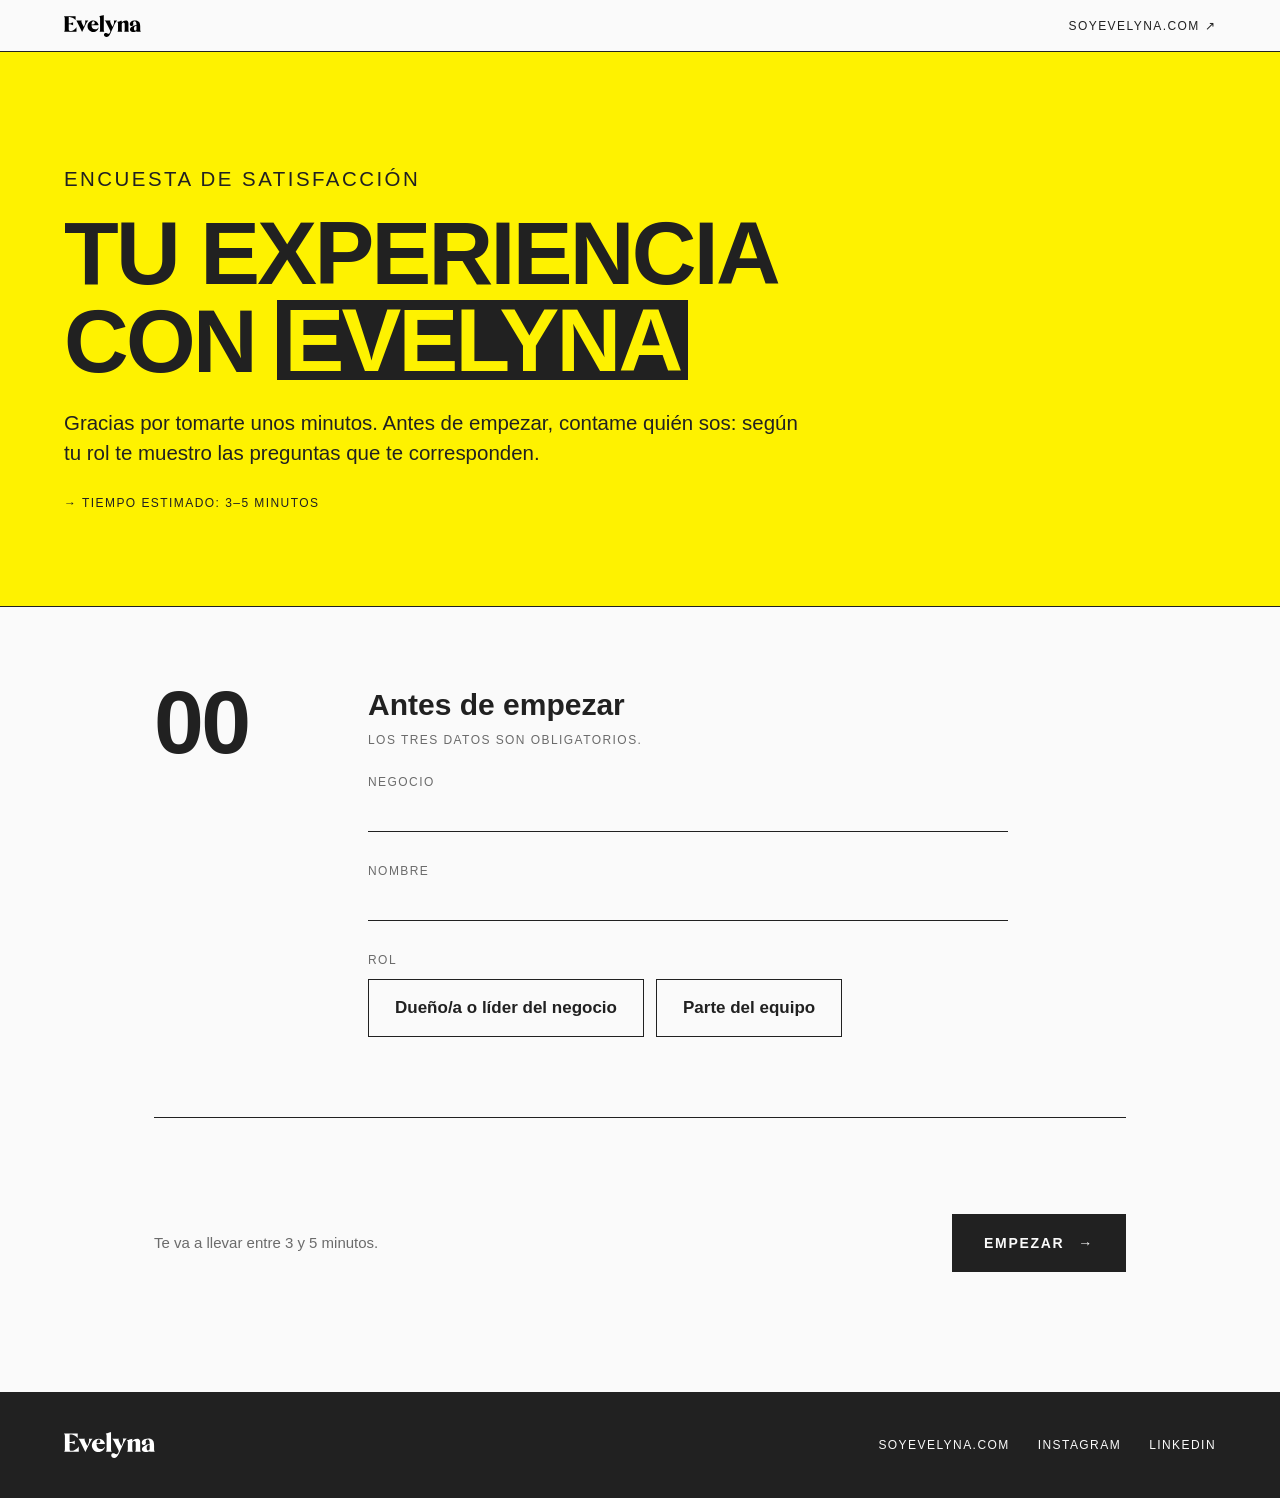
==== consultoria/index.html @ ecaae208 "Link único /consultoria con Negocio, Nombre y Rol obligatorios Co-Authored-By: Claude Opus 5.5 <nore" ====
<!DOCTYPE html>
<html lang="es">
<head>
<meta charset="utf-8">
<meta name="viewport" content="width=device-width, initial-scale=1">
<title>Tu experiencia con EvelynA</title>
<meta name="description" content="Encuesta de satisfacción del acompañamiento de EvelynA.">
<meta name="robots" content="noindex">
<meta property="og:title" content="Tu experiencia con EvelynA">
<meta property="og:description" content="Contame cómo viviste el acompañamiento. Son 3–5 minutos.">
<link rel="icon" type="image/png" href="/img/favicon.png">
<link rel="stylesheet" href="/estilos.css?v=4">
</head>
<body>
<header class="header">
  <a href="https://soyevelyna.com/" target="_blank" rel="noopener" aria-label="EvelynA — ir a la web"><img src="/img/evelyna-logotipo.svg" alt="EvelynA"></a>
  <div style="display:flex;gap:24px;align-items:center">
    <span class="micro cuenta" id="cuenta"></span>
    <a class="micro" href="https://soyevelyna.com/" target="_blank" rel="noopener">soyevelyna.com ↗</a>
  </div>
  <div class="prog"><i id="barra"></i></div>
</header>

<section class="hero">
  <div class="hero__txt">
    <p class="micro" id="tag"></p>
    <h1 class="cond" id="titulo"></h1>
    <p id="intro"></p>
    <div class="hero__meta micro" id="meta"></div>
  </div>
</section>

<form id="form" novalidate>
  <div id="preguntas"></div>
  <div class="cierre">
    <p class="cierre__nota">Gracias por tomarte este tiempo. Tus respuestas me llegan directo a mí.</p>
    <button class="btn" id="enviar" type="submit"><span>Enviar respuestas</span> →</button>
    <p class="error" id="error" hidden>No pude enviar tus respuestas. Revisá tu conexión y tocá Reintentar: no se pierde nada de lo que escribiste.</p>
  </div>
</form>

<section class="gracias" id="gracias" hidden>
  <div>
    <img class="gracias__iso" src="/img/evelyna-isologo.svg" alt="">
    <h2 class="cond">¡Gracias!</h2>
    <p>Tus respuestas ya me llegaron. Cada una me ayuda a seguir construyendo un acompañamiento que genere valor real.</p>
    <a class="btn" href="https://soyevelyna.com/" target="_blank" rel="noopener">Visitá soyevelyna.com →</a>
  </div>
</section>

<footer class="pie">
  <a href="https://soyevelyna.com/" target="_blank" rel="noopener"><img src="/img/evelyna-logotipo.svg" alt="EvelynA"></a>
  <nav class="micro">
    <a href="https://soyevelyna.com/" target="_blank" rel="noopener">soyevelyna.com</a>
    <a href="https://www.instagram.com/soy.evelyna/" target="_blank" rel="noopener">Instagram</a>
    <a href="https://www.linkedin.com/in/evelyn-abrahan-614675173/" target="_blank" rel="noopener">LinkedIn</a>
  </nav>
</footer>
<script src="/encuestas.js?v=4"></script>
</body>
</html>
---- estilos.css ----
:root{
  --paper:#FAFAFA; --ink:#212121; --chrome:#FEF200; --hazard:#F03E24;
  --signal:#50E661; --sky:#6BB1BD; --muted:#6B6B6B; --rule:#DCDCDC;
  --sans:"Helvetica Neue",Helvetica,Arial,sans-serif;
  --acento:var(--chrome);
  --g:clamp(16px,5vw,64px);
}
body.-sky{--acento:var(--sky)}
*{margin:0;padding:0;box-sizing:border-box}
html{color-scheme:light}
body{font-family:var(--sans);background:var(--paper);color:var(--ink);-webkit-font-smoothing:antialiased;overflow-x:hidden}
img{display:block;max-width:100%}
a{color:inherit}
.cond{font-weight:900;text-transform:uppercase;font-stretch:condensed;letter-spacing:-.03em;line-height:.88}
.micro{font-size:12px;letter-spacing:.12em;text-transform:uppercase;font-weight:500}

/* ── Header ── */
.header{position:sticky;top:0;z-index:20;height:52px;display:flex;align-items:center;justify-content:space-between;padding:0 var(--g);background:var(--paper);border-bottom:1px solid var(--ink)}
.header img{height:22px}
.header a{text-decoration:none}
.header a.micro:hover{text-decoration:underline}
.prog{position:absolute;left:0;right:0;bottom:-1px;height:3px}
.prog i{display:block;height:100%;width:0;background:var(--ink);transition:width .4s cubic-bezier(.76,0,.24,1)}

/* ── Portada ── */
.hero{background:var(--acento);border-bottom:1px solid var(--ink);padding:clamp(48px,9vw,112px) var(--g) clamp(48px,8vw,96px)}
.hero__txt{max-width:1100px}
.hero h1{font-size:clamp(44px,7vw,112px);margin:20px 0 28px}
.hero h1 span{display:block}
.hero h1 mark{display:inline-block;margin-top:.08em;background:var(--ink);color:var(--acento);padding:.02em .08em 0}
.hero p{font-size:clamp(17px,1.6vw,21px);line-height:1.45;max-width:36em}
.hero__meta{display:flex;flex-wrap:wrap;gap:8px 24px;margin-top:28px}
.hero__meta span::before{content:'→ '}

/* ── Preguntas ── */
form{max-width:1100px;margin:0 auto;padding:0 var(--g)}
.q{display:grid;grid-template-columns:clamp(64px,12vw,150px) 1fr;gap:var(--g);padding:clamp(48px,7vw,80px) 0;border-bottom:1px solid var(--ink)}
.q__num{font:900 clamp(48px,7vw,96px)/.8 var(--sans);font-stretch:condensed;letter-spacing:-.03em}
.q h2{font-size:clamp(22px,2.4vw,30px);line-height:1.2;font-weight:700;max-width:28em}
.ayuda{margin-top:10px;color:var(--muted);font-size:12px;letter-spacing:.12em;text-transform:uppercase;font-weight:500}
.q__cuerpo>*:nth-child(2):not(.ayuda),.q__cuerpo .ayuda+*{margin-top:28px}
.q.-testi .caja{margin-top:24px}
.falta{display:none;margin-top:16px;font-weight:700;color:var(--hazard)}
.q.-falta .falta{display:block}
.q.-falta .q__num{color:var(--hazard)}

input,textarea{font:inherit;color:inherit}
.escala{display:grid;grid-template-columns:repeat(5,1fr);max-width:520px;border:1px solid var(--ink)}
.escala label{position:relative;cursor:pointer}
.escala label+label{border-left:1px solid var(--ink)}
.escala input,.bloques input,.caja input{position:absolute;opacity:0;width:1px;height:1px}
.escala span{display:grid;place-items:center;height:64px;font:900 28px/1 var(--sans);font-stretch:condensed;transition:background .15s}
.escala label:hover span{background:var(--acento)}
.escala input:checked+span{background:var(--ink);color:var(--paper)}
.escala input:focus-visible+span,.bloques input:focus-visible+span{outline:3px solid var(--hazard);outline-offset:-3px}
.extremos{display:flex;justify-content:space-between;max-width:520px;margin-top:10px;font-size:13px;color:var(--muted)}

.matriz .fila{display:grid;grid-template-columns:1fr minmax(240px,360px);align-items:center;gap:24px;padding:14px 0}
.matriz .fila+.fila{border-top:1px solid var(--rule)}
.matriz .fila__t{font-size:18px;line-height:1.3}
.matriz .escala span{height:52px;font-size:22px}

.lista{display:grid;gap:14px}
.caja{display:flex;align-items:flex-start;gap:14px;cursor:pointer;font-size:18px;line-height:1.35;position:relative}
.caja i{flex:none;width:24px;height:24px;border:1.5px solid var(--ink);margin-top:-1px;display:grid;place-items:center;transition:background .15s}
.caja:hover i{background:var(--acento)}
.caja input:checked+i{background:var(--ink)}
.caja input:checked+i::after{content:'';width:10px;height:6px;border:solid var(--paper);border-width:0 0 2.5px 2.5px;transform:translateY(-2px) rotate(-45deg)}
.caja input:focus-visible+i{outline:3px solid var(--hazard);outline-offset:2px}
.otro{margin-left:38px;max-width:420px;border:0;border-bottom:1.5px solid var(--ink);background:transparent;padding:6px 0;font-size:17px;outline:0}

.bloques{display:flex;flex-wrap:wrap;gap:12px}
.bloques label{cursor:pointer;position:relative}
.bloques span{display:block;border:1px solid var(--ink);padding:18px 26px;font-weight:700;font-size:17px;transition:background .15s}
.bloques label:hover span{background:var(--acento)}
.bloques input:checked+span{background:var(--ink);color:var(--paper)}

textarea{width:100%;border:0;border-bottom:1.5px solid var(--ink);background:transparent;padding:10px 0;font-size:19px;line-height:1.45;resize:vertical;min-height:96px;outline:0}
textarea:focus,.otro:focus,.campo input:focus{border-bottom-width:3px}
textarea::placeholder,input::placeholder{color:#9a9a9a}

.datos{display:grid;gap:32px;max-width:640px}
.campo .bloques{margin-top:12px}
.q.-quien{padding:28px 0}
.q.-quien h2{font-size:20px}
.cambiar{background:none;border:0;border-bottom:1px solid var(--ink);color:var(--ink);cursor:pointer;margin-top:12px;padding:2px 0}
.q.-datos.-falta .q__num{color:var(--hazard)}
.campo>span{display:block;font-size:12px;letter-spacing:.12em;text-transform:uppercase;font-weight:500;color:var(--muted)}
.campo input{width:100%;border:0;border-bottom:1.5px solid var(--ink);background:transparent;padding:10px 0;font-size:19px;outline:0}

/* ── Enviar ── */
.cierre{padding:clamp(56px,8vw,96px) 0 clamp(72px,10vw,120px);display:flex;flex-wrap:wrap;align-items:center;justify-content:space-between;gap:24px}
.btn{font:700 14px/1 var(--sans);letter-spacing:.12em;text-transform:uppercase;background:var(--ink);color:var(--paper);border:0;padding:22px 32px;cursor:pointer;display:inline-flex;gap:14px;align-items:center;text-decoration:none}
.btn:hover{background:var(--hazard)}
.btn:disabled{opacity:.6;cursor:wait}
.btn.-claro{background:var(--paper);color:var(--ink)}
.btn.-claro:hover{background:var(--ink);color:var(--paper)}
.error{width:100%;font-weight:700;color:var(--hazard)}
.cierre__nota{color:var(--muted);font-size:15px;max-width:30em;line-height:1.4}

/* ── Gracias ── */
.gracias{background:var(--signal);min-height:calc(100vh - 52px);display:flex;align-items:center;padding:clamp(40px,7vw,96px) var(--g)}
.gracias h2{font-size:clamp(64px,12vw,184px)}
.gracias p{font-size:clamp(18px,1.8vw,23px);line-height:1.45;max-width:30em;margin:24px 0 36px}
.gracias__iso{width:72px;margin-bottom:28px}
.gracias[hidden]{display:none}
body.-gracias form,body.-gracias .hero{display:none}
body.-gracias .prog i{width:100%!important}

/* ── Pie ── */
.pie{background:var(--ink);color:var(--paper);padding:40px var(--g);display:flex;flex-wrap:wrap;gap:20px 40px;align-items:center;justify-content:space-between}
.pie img{height:26px;filter:invert(1)}
.pie nav{display:flex;flex-wrap:wrap;gap:12px 28px}
.pie a{text-decoration:none}
.pie a:hover{text-decoration:underline}

@media (max-width:760px){
  .q{grid-template-columns:1fr;gap:14px}
  .q__num{font-size:44px}
  .matriz .fila{grid-template-columns:1fr;gap:10px}
  .header .cuenta{display:none}
  .btn{width:100%;justify-content:center}
}
@media (prefers-reduced-motion:reduce){*{transition:none!important}}
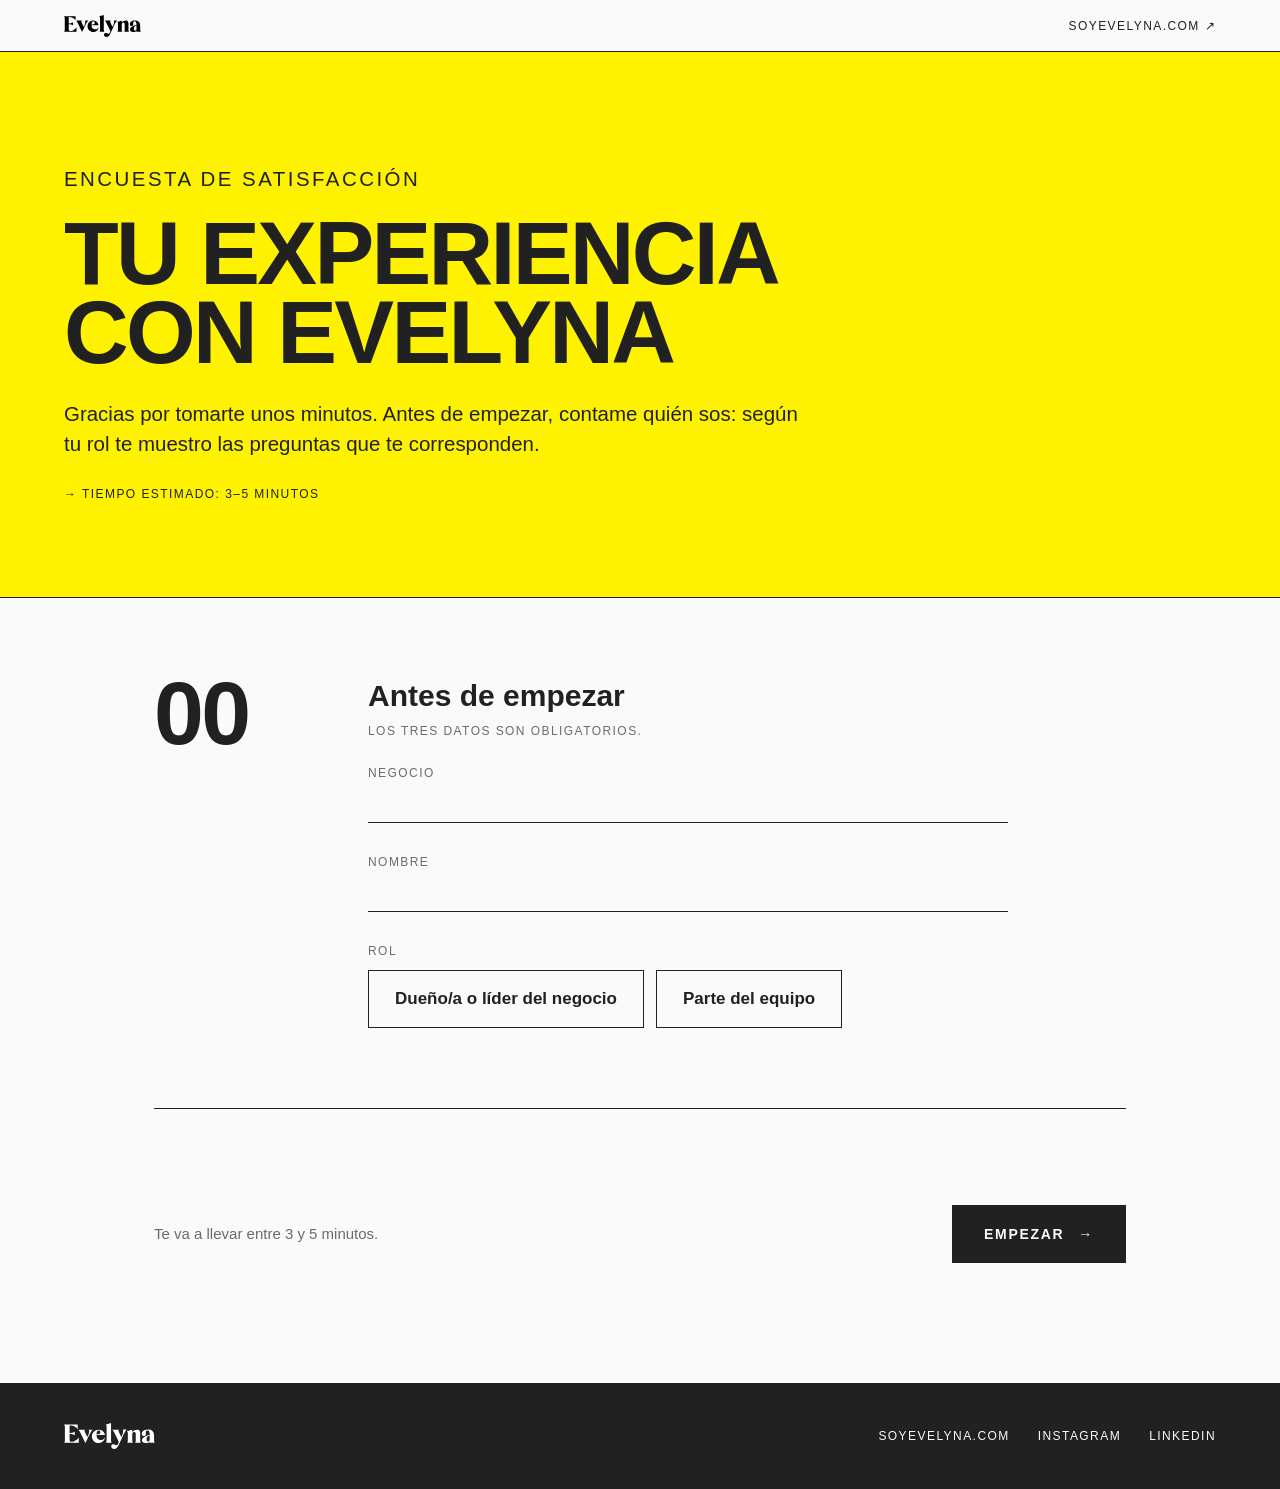
==== commit 104d08bb: "Encuestas: título sin resaltado negro Co-Authored-By: Claude Opus 5.5 <noreply@anthropic.com>" ====
--- a/consultoria/index.html
+++ b/consultoria/index.html
@@ -9,7 +9,7 @@
 <meta property="og:title" content="Tu experiencia con EvelynA">
 <meta property="og:description" content="Contame cómo viviste el acompañamiento. Son 3–5 minutos.">
 <link rel="icon" type="image/png" href="/img/favicon.png">
-<link rel="stylesheet" href="/estilos.css?v=4">
+<link rel="stylesheet" href="/estilos.css?v=5">
 </head>
 <body>
 <header class="header">
--- a/estilos.css
+++ b/estilos.css
@@ -27,7 +27,7 @@
 .hero__txt{max-width:1100px}
 .hero h1{font-size:clamp(44px,7vw,112px);margin:20px 0 28px}
 .hero h1 span{display:block}
-.hero h1 mark{display:inline-block;margin-top:.08em;background:var(--ink);color:var(--acento);padding:.02em .08em 0}
+.hero h1 mark{background:none;color:inherit}
 .hero p{font-size:clamp(17px,1.6vw,21px);line-height:1.45;max-width:36em}
 .hero__meta{display:flex;flex-wrap:wrap;gap:8px 24px;margin-top:28px}
 .hero__meta span::before{content:'→ '}
